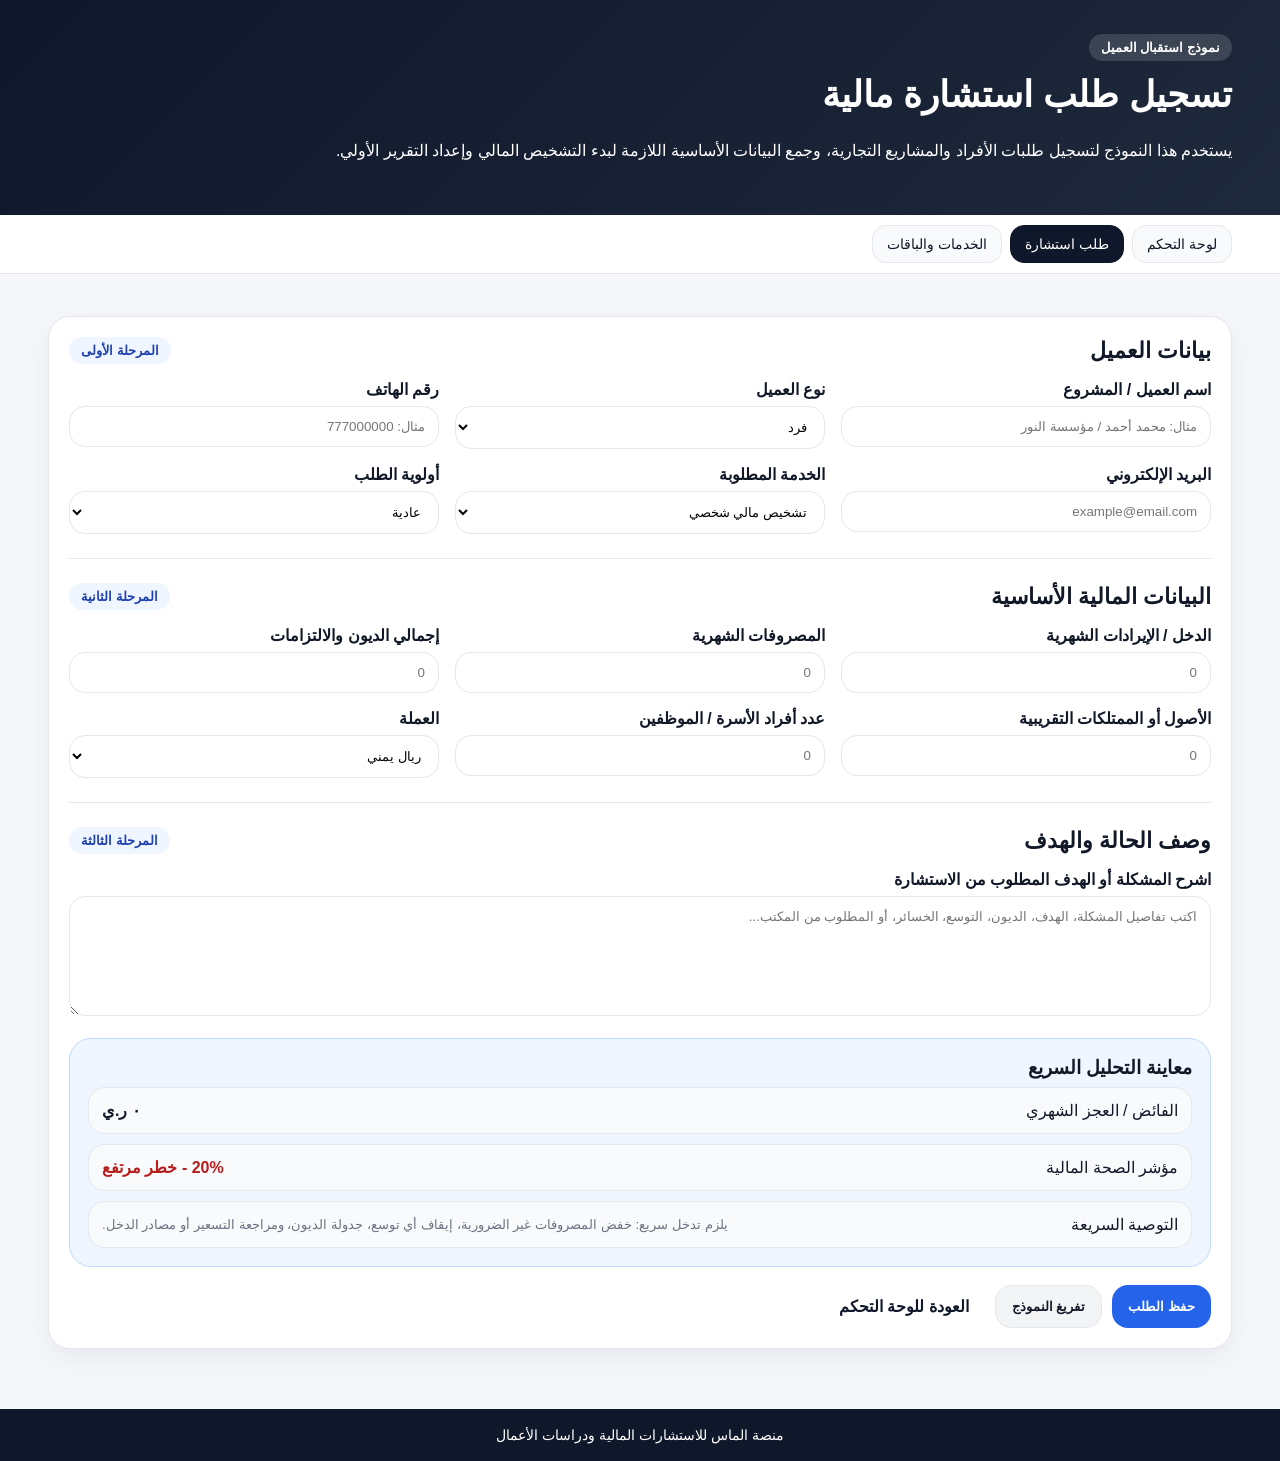
==== request.html @ 2e574ae8 "Add files via upload" ====
<!doctype html>
<html lang="ar" dir="rtl">
<head>
  <meta charset="utf-8">
  <meta name="viewport" content="width=device-width,initial-scale=1">
  <title>طلب استشارة | منصة الماس للاستشارات المالية</title>
  <link rel="stylesheet" href="styles.css">
</head>
<body data-page="request">
  <header class="page-header">
    <div class="container">
      <span class="small-badge">نموذج استقبال العميل</span>
      <h1>تسجيل طلب استشارة مالية</h1>
      <p>
        يستخدم هذا النموذج لتسجيل طلبات الأفراد والمشاريع التجارية، وجمع البيانات الأساسية اللازمة
        لبدء التشخيص المالي وإعداد التقرير الأولي.
      </p>
    </div>
  </header>

  <nav class="main-nav no-print">
    <div class="container nav-inner">
      <a href="index.html">لوحة التحكم</a>
      <a class="active" href="request.html">طلب استشارة</a>
      <a href="services.html">الخدمات والباقات</a>
    </div>
  </nav>

  <main class="container main-space">
    <form id="requestForm" class="card form-card">
      <div class="section-title">
        <h2>بيانات العميل</h2>
        <span class="pill">المرحلة الأولى</span>
      </div>

      <div class="form-grid">
        <div>
          <label>اسم العميل / المشروع</label>
          <input id="clientName" required placeholder="مثال: محمد أحمد / مؤسسة النور">
        </div>

        <div>
          <label>نوع العميل</label>
          <select id="clientType" onchange="toggleBusinessFields(); updatePreview();">
            <option value="فرد">فرد</option>
            <option value="تجاري">تجاري</option>
          </select>
        </div>

        <div>
          <label>رقم الهاتف</label>
          <input id="clientPhone" placeholder="مثال: 777000000">
        </div>

        <div>
          <label>البريد الإلكتروني</label>
          <input id="clientEmail" type="email" placeholder="example@email.com">
        </div>

        <div>
          <label>الخدمة المطلوبة</label>
          <select id="clientService" onchange="updatePreview()">
            <option>تشخيص مالي شخصي</option>
            <option>تنظيم ميزانية شخصية</option>
            <option>خطة سداد ديون</option>
            <option>خطة ادخار واستثمار</option>
            <option>تشخيص مشروع تجاري</option>
            <option>دراسة جدوى</option>
            <option>إعادة هيكلة مشروع متعثر</option>
            <option>مدير مالي خارجي</option>
          </select>
        </div>

        <div>
          <label>أولوية الطلب</label>
          <select id="clientPriority">
            <option>عادية</option>
            <option>متوسطة</option>
            <option>عاجلة</option>
          </select>
        </div>
      </div>

      <hr>

      <div class="section-title">
        <h2>البيانات المالية الأساسية</h2>
        <span class="pill">المرحلة الثانية</span>
      </div>

      <div class="form-grid">
        <div>
          <label>الدخل / الإيرادات الشهرية</label>
          <input id="income" type="number" min="0" placeholder="0" oninput="updatePreview()">
        </div>

        <div>
          <label>المصروفات الشهرية</label>
          <input id="expenses" type="number" min="0" placeholder="0" oninput="updatePreview()">
        </div>

        <div>
          <label>إجمالي الديون والالتزامات</label>
          <input id="debt" type="number" min="0" placeholder="0" oninput="updatePreview()">
        </div>

        <div>
          <label>الأصول أو الممتلكات التقريبية</label>
          <input id="assets" type="number" min="0" placeholder="0">
        </div>

        <div>
          <label>عدد أفراد الأسرة / الموظفين</label>
          <input id="peopleCount" type="number" min="0" placeholder="0">
        </div>

        <div>
          <label>العملة</label>
          <select id="currency">
            <option value="ر.ي">ريال يمني</option>
            <option value="$">دولار</option>
            <option value="ر.س">ريال سعودي</option>
          </select>
        </div>
      </div>

      <div id="businessFields" class="business-box hidden">
        <hr>
        <div class="section-title">
          <h2>بيانات إضافية للمشاريع التجارية</h2>
          <span class="pill warning">خاص بالتجاري</span>
        </div>

        <div class="form-grid">
          <div>
            <label>نوع النشاط</label>
            <input id="businessActivity" placeholder="مطعم، مقاولات، متجر، عيادة...">
          </div>
          <div>
            <label>عمر المشروع</label>
            <input id="businessAge" placeholder="مثال: سنتان">
          </div>
          <div>
            <label>عدد الفروع</label>
            <input id="branches" type="number" min="0" placeholder="0">
          </div>
          <div>
            <label>هل توجد حسابات منتظمة؟</label>
            <select id="hasAccounts">
              <option>نعم</option>
              <option>جزئياً</option>
              <option>لا</option>
            </select>
          </div>
          <div>
            <label>أكبر مشكلة حالية</label>
            <input id="mainProblem" placeholder="ضعف ربح، ديون، سيولة، تسعير...">
          </div>
          <div>
            <label>المستندات المتوفرة</label>
            <input id="documents" placeholder="فواتير، كشوفات، قوائم، سجلات...">
          </div>
        </div>
      </div>

      <hr>

      <div class="section-title">
        <h2>وصف الحالة والهدف</h2>
        <span class="pill">المرحلة الثالثة</span>
      </div>

      <label>اشرح المشكلة أو الهدف المطلوب من الاستشارة</label>
      <textarea id="notes" placeholder="اكتب تفاصيل المشكلة، الهدف، الديون، التوسع، الخسائر، أو المطلوب من المكتب..."></textarea>

      <div class="preview-box">
        <h3>معاينة التحليل السريع</h3>
        <div id="quickPreview" class="summary-list"></div>
      </div>

      <div class="actions no-print">
        <button class="btn primary" type="submit">حفظ الطلب</button>
        <button class="btn light" type="reset" onclick="setTimeout(updatePreview, 50)">تفريغ النموذج</button>
        <a class="btn secondary" href="index.html">العودة للوحة التحكم</a>
      </div>
    </form>
  </main>

  <footer class="footer">
    <div class="container">منصة الماس للاستشارات المالية ودراسات الأعمال</div>
  </footer>

  <script src="script.js"></script>
</body>
</html>
---- styles.css ----
/* =========================================================
   منصة الماس للاستشارات المالية ودراسات الأعمال
   ملف التنسيقات العام - RTL
   ========================================================= */

:root {
  --bg: #f5f7fb;
  --card: #ffffff;
  --ink: #111827;
  --muted: #6b7280;
  --line: #e5e7eb;
  --primary: #0f172a;
  --primary-2: #1e293b;
  --accent: #2563eb;
  --success: #047857;
  --warning: #b45309;
  --danger: #b91c1c;
  --soft-blue: #eff6ff;
  --soft-green: #ecfdf5;
  --soft-yellow: #fffbeb;
  --soft-red: #fef2f2;
  --radius: 22px;
  --shadow: 0 10px 28px rgba(15, 23, 42, 0.06);
}

* {
  box-sizing: border-box;
}

body {
  margin: 0;
  font-family: Tahoma, Arial, sans-serif;
  background: var(--bg);
  color: var(--ink);
}

a {
  text-decoration: none;
  color: inherit;
}

button,
input,
select,
textarea {
  font-family: inherit;
}

.container {
  max-width: 1220px;
  margin: auto;
  padding: 0 18px;
}

.top-header {
  background: linear-gradient(135deg, var(--primary), var(--primary-2));
  color: white;
  padding: 34px 0 58px;
}

.page-header {
  background: linear-gradient(135deg, var(--primary), var(--primary-2));
  color: white;
  padding: 34px 0;
}

.header-grid {
  display: grid;
  grid-template-columns: 1.4fr 0.75fr;
  gap: 24px;
  align-items: center;
}

h1 {
  margin: 10px 0;
  font-size: 36px;
  line-height: 1.35;
}

h2 {
  margin: 0;
  font-size: 22px;
}

h3 {
  margin: 0 0 8px;
}

p,
li {
  line-height: 1.85;
}

.small-badge,
.pill {
  display: inline-block;
  border-radius: 999px;
  padding: 6px 12px;
  font-size: 13px;
  font-weight: 700;
}

.small-badge {
  background: rgba(255, 255, 255, 0.14);
  color: white;
}

.pill {
  background: var(--soft-blue);
  color: #1e40af;
}

.pill.success {
  background: var(--soft-green);
  color: var(--success);
}

.pill.warning {
  background: var(--soft-yellow);
  color: var(--warning);
}

.header-card {
  background: rgba(255, 255, 255, 0.1);
  border: 1px solid rgba(255,255,255,0.2);
  border-radius: var(--radius);
  padding: 22px;
}

.header-card ul {
  margin: 10px 0 0;
  padding-right: 20px;
}

.header-actions,
.actions {
  display: flex;
  gap: 10px;
  flex-wrap: wrap;
  margin-top: 18px;
}

.btn,
.main-nav button {
  border: 0;
  border-radius: 16px;
  padding: 12px 16px;
  font-weight: 800;
  cursor: pointer;
  display: inline-flex;
  align-items: center;
  justify-content: center;
}

.btn.primary {
  background: var(--accent);
  color: white;
}

.btn.secondary {
  background: white;
  color: var(--primary);
}

.btn.light {
  background: #f3f4f6;
  color: var(--ink);
  border: 1px solid var(--line);
}

.main-nav {
  background: white;
  border-bottom: 1px solid var(--line);
  position: sticky;
  top: 0;
  z-index: 20;
}

.nav-inner {
  display: flex;
  gap: 8px;
  align-items: center;
  overflow-x: auto;
  padding-top: 10px;
  padding-bottom: 10px;
}

.nav-inner a,
.nav-inner button {
  white-space: nowrap;
  background: #f8fafc;
  border: 1px solid var(--line);
  padding: 10px 14px;
  border-radius: 14px;
  font-size: 14px;
}

.nav-inner a.active {
  background: var(--primary);
  color: white;
  border-color: var(--primary);
}

.danger-btn,
.btn.danger {
  background: var(--danger) !important;
  color: white !important;
}

.main-space {
  padding-top: 24px;
  padding-bottom: 60px;
}

.stats-grid {
  display: grid;
  grid-template-columns: repeat(6, 1fr);
  gap: 14px;
  margin-top: -48px;
  position: relative;
}

.stat-card,
.card,
.service-card {
  background: var(--card);
  border: 1px solid var(--line);
  border-radius: var(--radius);
  box-shadow: var(--shadow);
}

.stat-card {
  padding: 18px;
}

.stat-card span {
  color: var(--muted);
  font-size: 13px;
}

.stat-card strong {
  display: block;
  margin-top: 8px;
  font-size: 22px;
}

.grid-2 {
  display: grid;
  grid-template-columns: 1fr 1fr;
  gap: 18px;
  margin-top: 18px;
}

.card {
  padding: 20px;
  margin-top: 18px;
}

.section-title {
  display: flex;
  align-items: center;
  justify-content: space-between;
  gap: 16px;
  margin-bottom: 16px;
}

.summary-list {
  display: grid;
  gap: 10px;
}

.summary-item {
  background: #f8fafc;
  border: 1px solid var(--line);
  border-radius: 16px;
  padding: 13px;
  display: flex;
  justify-content: space-between;
  gap: 14px;
  align-items: center;
}

.summary-item small {
  color: var(--muted);
}

.table-tools {
  display: flex;
  gap: 10px;
  flex-wrap: wrap;
}

.table-tools input,
.table-tools select {
  width: 230px;
}

input,
select,
textarea {
  width: 100%;
  border: 1px solid var(--line);
  border-radius: 16px;
  background: white;
  padding: 12px 13px;
  outline: none;
}

textarea {
  min-height: 120px;
  resize: vertical;
}

label {
  display: block;
  font-weight: 800;
  margin-bottom: 7px;
}

.form-card hr,
.card hr {
  border: 0;
  border-top: 1px solid var(--line);
  margin: 24px 0;
}

.form-grid {
  display: grid;
  grid-template-columns: repeat(3, 1fr);
  gap: 16px;
}

.business-box {
  background: #f8fafc;
  border: 1px dashed #cbd5e1;
  border-radius: var(--radius);
  padding: 18px;
  margin-top: 18px;
}

.hidden {
  display: none;
}

.preview-box {
  margin-top: 18px;
  background: var(--soft-blue);
  border: 1px solid #bfdbfe;
  border-radius: var(--radius);
  padding: 18px;
}

.table-wrap {
  overflow-x: auto;
}

table {
  width: 100%;
  border-collapse: collapse;
  background: white;
  overflow: hidden;
  border-radius: 18px;
}

th,
td {
  border-bottom: 1px solid var(--line);
  padding: 12px;
  text-align: right;
  font-size: 14px;
  vertical-align: top;
}

th {
  background: #f8fafc;
  color: #334155;
}

tr:last-child td {
  border-bottom: 0;
}

.status {
  display: inline-block;
  border-radius: 999px;
  padding: 5px 10px;
  font-size: 12px;
  font-weight: 800;
}

.status.ok {
  background: var(--soft-green);
  color: var(--success);
}

.status.mid {
  background: var(--soft-yellow);
  color: var(--warning);
}

.status.bad {
  background: var(--soft-red);
  color: var(--danger);
}

.risk-low {
  color: var(--success);
  font-weight: 900;
}

.risk-mid {
  color: var(--warning);
  font-weight: 900;
}

.risk-high {
  color: var(--danger);
  font-weight: 900;
}

.muted {
  color: var(--muted);
}

.report-card:empty {
  display: none;
}

.report-card {
  border: 2px solid #cbd5e1;
}

.notice {
  background: var(--soft-yellow);
  border-color: #fde68a;
}

.service-grid {
  display: grid;
  grid-template-columns: repeat(4, 1fr);
  gap: 16px;
}

.service-card {
  padding: 20px;
}

.service-card .icon {
  width: 48px;
  height: 48px;
  background: #f1f5f9;
  border-radius: 16px;
  display: grid;
  place-items: center;
  font-size: 24px;
  margin-bottom: 12px;
}

.service-card ul {
  margin: 12px 0 0;
  padding-right: 20px;
  color: var(--muted);
}

.steps-list {
  margin: 0;
  padding-right: 22px;
}

.file-label input {
  display: none;
}

.footer {
  background: #0f172a;
  color: white;
  padding: 18px 0;
  text-align: center;
  font-size: 14px;
}

@media (max-width: 1000px) {
  .header-grid,
  .grid-2,
  .form-grid {
    grid-template-columns: 1fr;
  }

  .stats-grid,
  .service-grid {
    grid-template-columns: repeat(2, 1fr);
    margin-top: 18px;
  }

  h1 {
    font-size: 28px;
  }
}

@media (max-width: 620px) {
  .stats-grid,
  .service-grid {
    grid-template-columns: 1fr;
  }

  .section-title {
    align-items: flex-start;
    flex-direction: column;
  }

  .table-tools input,
  .table-tools select {
    width: 100%;
  }

  .btn {
    width: 100%;
  }
}

@media print {
  .no-print,
  .main-nav,
  .footer,
  .header-actions {
    display: none !important;
  }

  body {
    background: white;
  }

  .top-header,
  .page-header {
    background: white;
    color: black;
    padding: 10px 0;
  }

  .small-badge {
    color: black;
    background: #eee;
  }

  .stats-grid,
  .grid-2,
  .form-grid,
  .service-grid {
    grid-template-columns: 1fr;
    margin-top: 0;
  }

  .card,
  .stat-card,
  .service-card {
    box-shadow: none;
    break-inside: avoid;
  }
}
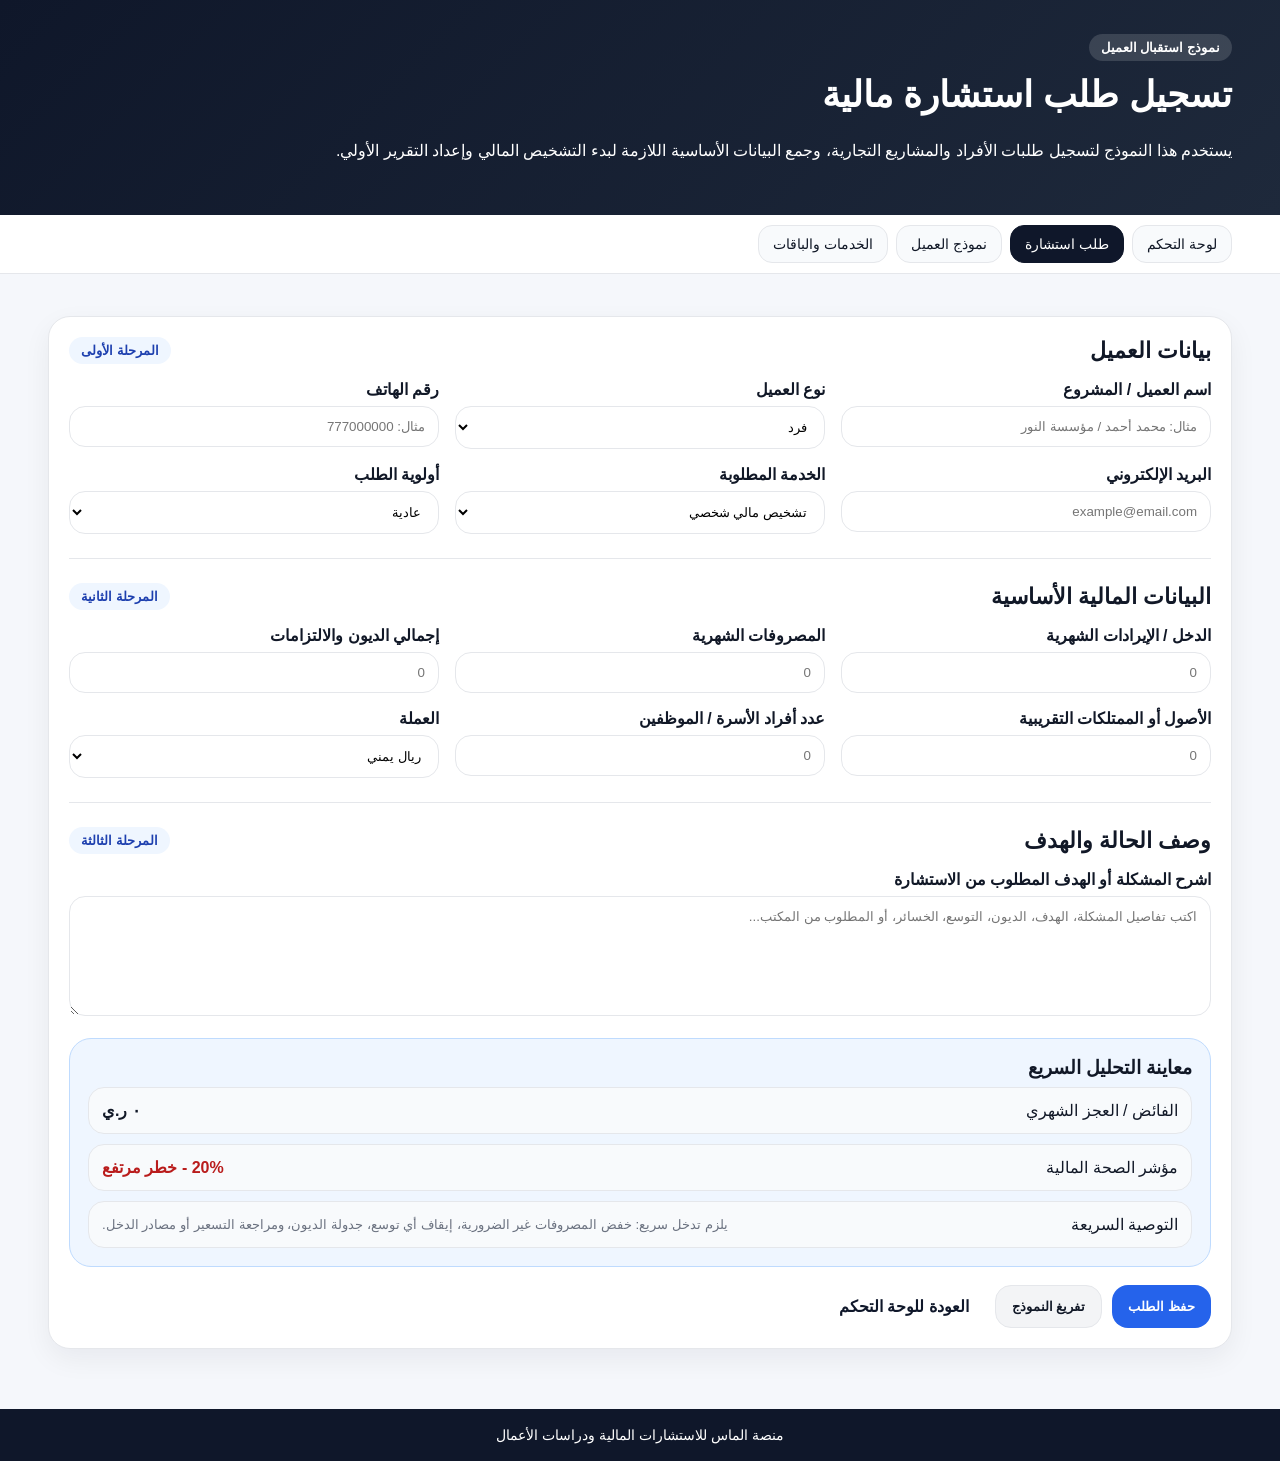
==== commit a948f08c: "Add files via upload" ====
--- a/request.html
+++ b/request.html
@@ -22,6 +22,7 @@
     <div class="container nav-inner">
       <a href="index.html">لوحة التحكم</a>
       <a class="active" href="request.html">طلب استشارة</a>
+      <a href="client-form.html">نموذج العميل</a>
       <a href="services.html">الخدمات والباقات</a>
     </div>
   </nav>
--- a/styles.css
+++ b/styles.css
@@ -557,3 +557,7 @@
     break-inside: avoid;
   }
 }
+
+
+.result-box textarea { min-height: 90px; }
+.result-box.hidden { display: none; }
